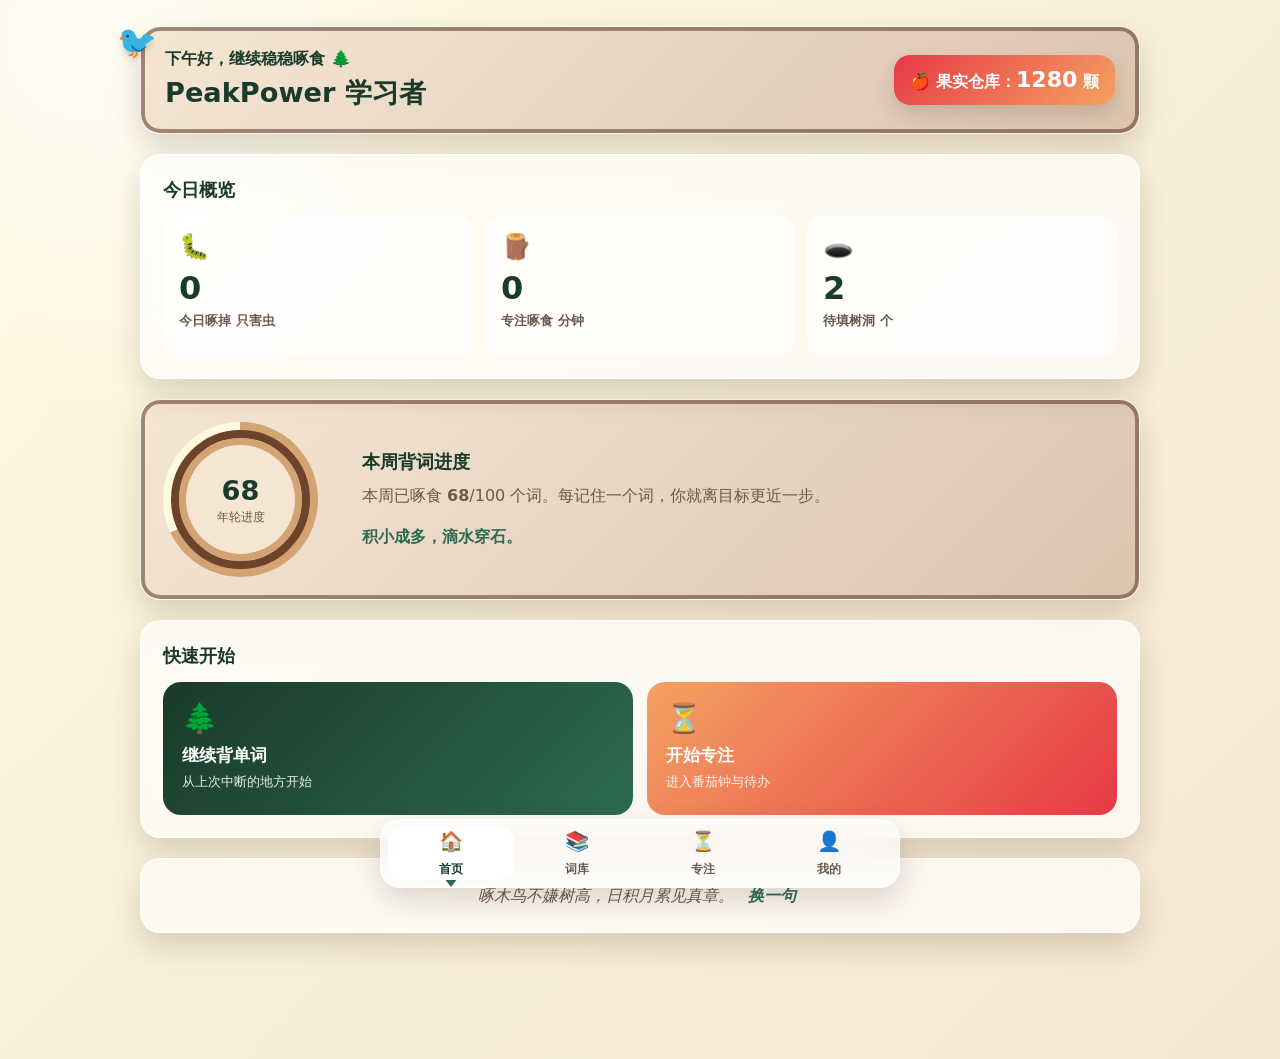
==== dashboard.html @ ad82e178 "PeakPower_dev.20260724" ====
<!doctype html><html lang="zh-CN"><head><meta charset="UTF-8"><meta name="viewport" content="width=device-width,initial-scale=1.0"><title>PeakPower｜首页</title><link rel="stylesheet" href="peakpower.css"><style>
.dash-head{display:flex;justify-content:space-between;gap:18px;align-items:center;padding:22px 24px}.greeting{margin:0 0 5px;font-weight:800;color:var(--primary-dark-color)}.fruit{padding:12px 16px;color:var(--white-color);font-weight:800;background:linear-gradient(135deg,var(--red-color),var(--orange-color));border-radius:16px;box-shadow:0 9px 20px var(--shadow-color)}.fruit strong{font-size:1.38rem}.dashboard-grid{display:grid;gap:20px;margin-top:20px}.overview,.weekly,.quick,.quote{padding:22px}.section-title{margin:0 0 14px;color:var(--primary-dark-color);font-size:1.15rem}.stats{display:grid;grid-template-columns:repeat(3,1fr);gap:12px}.stat{min-height:140px;padding:16px;background:var(--glass-color);border-radius:16px}.stat:hover{transform:translateY(-4px);box-shadow:0 14px 24px var(--shadow-color)}.stat i{font-style:normal;font-size:1.55rem}.stat strong{display:block;margin:8px 0 3px;color:var(--primary-dark-color);font-size:2rem}.stat small{color:var(--muted-color);font-weight:800}.weekly{display:grid;grid-template-columns:175px 1fr;gap:24px;align-items:center}.rings{width:155px;aspect-ratio:1;display:grid;place-items:center;position:relative;border-radius:50%;background:conic-gradient(var(--wood-color) calc(var(--progress)*1%),var(--cream-color) 0)}.rings::before{width:123px;aspect-ratio:1;content:"";background:var(--wood-light-color);border:8px solid var(--wood-dark-color);border-radius:50%;box-shadow:inset 0 0 0 7px var(--wood-color)}.ring-text{position:absolute;text-align:center}.ring-text strong{display:block;color:var(--primary-dark-color);font-size:1.7rem}.ring-text span{font-size:.72rem;color:var(--muted-color)}.weekly h2{margin:0 0 8px;color:var(--primary-dark-color);font-size:1.15rem}.weekly p{margin:0;color:var(--muted-color);line-height:1.7}.encourage{margin-top:13px!important;color:var(--primary-color)!important;font-weight:800}.quick-grid{display:grid;grid-template-columns:repeat(2,1fr);gap:14px}.quick-link{min-height:133px;padding:19px;color:var(--white-color);text-decoration:none;border-radius:18px}.quick-link:hover{transform:translateY(-4px);filter:brightness(1.05)}.quick-link:first-child{background:linear-gradient(135deg,var(--primary-dark-color),var(--primary-color))}.quick-link:last-child{background:linear-gradient(135deg,var(--orange-color),var(--red-color))}.quick-link span{font-size:1.8rem}.quick-link strong{display:block;margin:9px 0 4px;font-size:1.06rem}.quick-link small{opacity:.9}.quote{text-align:center;color:var(--muted-color);font-style:italic;line-height:1.7}.quote button{margin-left:8px;color:var(--primary-color);font-weight:800;background:transparent;border:0}@media(max-width:620px){.dash-head{align-items:flex-start;flex-direction:column}.stats{gap:8px}.stat{min-height:120px;padding:11px}.stat strong{font-size:1.55rem}.weekly{grid-template-columns:1fr;justify-items:center;text-align:center}.quick-grid{grid-template-columns:1fr}}
</style></head><body><main class="page"><header class="dash-head wood-card"><div><p class="greeting">下午好，继续稳稳啄食 🌲</p><h1 class="page-title" id="name">PeakPower 学习者</h1></div><div class="fruit">🍎 果实仓库：<strong id="fruit">0</strong> 颗</div></header><div class="dashboard-grid"><section class="overview glass-card"><h2 class="section-title">今日概览</h2><div class="stats"><article class="stat hover-lift"><i>🐛</i><strong id="today-words">0</strong><small>今日啄掉 只害虫</small></article><article class="stat hover-lift"><i>🪵</i><strong id="focus-minutes">0</strong><small>专注啄食 分钟</small></article><article class="stat hover-lift"><i>🕳️</i><strong id="todo-left">0</strong><small>待填树洞 个</small></article></div></section><section class="weekly wood-card"><div id="rings" class="rings" style="--progress:0"><div class="ring-text"><strong id="week-percent">0%</strong><span>年轮进度</span></div></div><div><h2>本周背词进度</h2><p>本周已啄食 <b id="week-done">0</b>/100 个词。每记住一个词，你就离目标更近一步。</p><p id="encourage" class="encourage"></p></div></section><section class="quick glass-card"><h2 class="section-title">快速开始</h2><div class="quick-grid"><a class="quick-link" href="index.html"><span>🌲</span><strong>继续背单词</strong><small>从上次中断的地方开始</small></a><a class="quick-link" href="pomodoro-todo.html"><span>⏳</span><strong>开始专注</strong><small>进入番茄钟与待办</small></a></div></section><footer class="quote glass-card"><span id="quote"></span><button id="quote-button">换一句</button></footer></div></main><script src="peakpower.js"></script><script>
// PeckPower 逻辑：看板从共享状态生成三类实时统计。
PeakPower.mountGlobal('dashboard');const state=PeakPower.getState();const today=PeakPower.localDate();const minutes=state.sessions.filter(s=>s.status==='completed'&&s.date===today).reduce((sum,s)=>sum+s.durationMinutes,0);const todoLeft=state.todos.filter(t=>!t.completed).length;const week=Math.min(100,state.wordProgress.weeklyWords||68);function countUp(id,target,duration=900){const el=document.querySelector(id),start=performance.now();const tick=now=>{const p=Math.min(1,(now-start)/duration);el.textContent=Math.round(target*(1-(1-p)**3));if(p<1)requestAnimationFrame(tick)};requestAnimationFrame(tick)}document.querySelector('#name').textContent=state.profile.name;countUp('#fruit',state.profile.points,1200);countUp('#today-words',state.wordProgress.masteredToday);countUp('#focus-minutes',minutes);countUp('#todo-left',todoLeft);countUp('#week-done',week);countUp('#week-percent',week,1100);requestAnimationFrame(()=>document.querySelector('#rings').style.setProperty('--progress',week));const cheers=['啄木鸟说：坚持就是胜利！','积小成多，滴水穿石。','笃！每天一小步，目标一大步。'];document.querySelector('#encourage').textContent=cheers[Math.floor(Math.random()*cheers.length)];const quotes=['啄木鸟不嫌树高，日积月累见真章。','笃！每天一小步，高考一大步。','积小成多，滴水穿石。','啄掉今天的难题，明天更轻松。','不积跬步，无以至千里。','每一个单词，都是你未来的垫脚石。','坚持啄食，终成大器。'];let qi=0;const showQuote=()=>document.querySelector('#quote').textContent=quotes[qi];document.querySelector('#quote-button').onclick=()=>{qi=(qi+1)%quotes.length;showQuote()};showQuote();
</script></body></html>
---- peakpower.css ----
:root {
  --primary-color: #2d6a4f;
  --primary-dark-color: #1a3a2a;
  --wood-color: #d4a373;
  --wood-dark-color: #6d4329;
  --wood-light-color: #f5e6d3;
  --wood-mid-color: #e8d5c4;
  --wood-end-color: #dcc4b0;
  --cream-color: #fefae0;
  --red-color: #e63946;
  --orange-color: #f4a261;
  --teal-color: #2a9d8f;
  --text-color: #2d1b0e;
  --muted-color: #6c584c;
  --white-color: #ffffff;
  --glass-color: rgba(255, 255, 255, .66);
  --glass-border-color: rgba(255, 255, 255, .78);
  --overlay-color: rgba(26, 58, 42, .34);
  --shadow-color: rgba(70, 44, 25, .18);
  --bark-color: rgba(77, 42, 20, .5);
}

* { box-sizing: border-box; }
html { background: var(--cream-color); }
body { min-height: 100vh; margin: 0; padding-bottom: 94px; color: var(--text-color); font-family: "Microsoft YaHei", "Noto Sans SC", system-ui, sans-serif; background: radial-gradient(circle at 8% 4%, var(--glass-color), transparent 24rem), linear-gradient(135deg, var(--cream-color), var(--wood-light-color)); }
body::before { position: fixed; inset: 0; z-index: -1; content: ""; opacity: .11; pointer-events: none; background: repeating-linear-gradient(105deg, transparent 0 30px, var(--bark-color) 31px, transparent 33px 60px); }
button, input, select { font: inherit; }
button { cursor: pointer; }
.page { width: min(100% - 32px, 1000px); margin: 0 auto; padding: 26px 0 32px; }
.wood-card { background: linear-gradient(135deg, var(--wood-light-color) 0%, var(--wood-mid-color) 50%, var(--wood-end-color) 100%); border: 1px solid var(--glass-border-color); border-radius: 20px; box-shadow: 0 14px 30px var(--shadow-color), inset 0 0 0 4px var(--bark-color); }
.glass-card { background: var(--glass-color); border: 1px solid var(--glass-border-color); border-radius: 20px; box-shadow: 0 14px 30px var(--shadow-color); backdrop-filter: blur(15px); -webkit-backdrop-filter: blur(15px); }
.hover-lift { transition: transform .2s ease, box-shadow .2s ease; }
.hover-lift:hover { transform: translateY(-4px); box-shadow: 0 20px 36px var(--shadow-color); }
.site-bird { position: fixed; top: 15px; left: max(14px, calc((100vw - 1060px) / 2)); z-index: 20; display: grid; place-items: center; width: 54px; height: 54px; font-size: 2rem; filter: drop-shadow(0 5px 3px var(--shadow-color)); animation: birdFlyIn .7s cubic-bezier(.2,.8,.2,1) both, birdIdle 2s ease-in-out .7s infinite; transform-origin: center; }
.site-bird.pecking { animation: birdPeck .5s ease-in-out 1; }
.site-bird.happy { animation: birdHappy .7s ease-in-out 1; }
@keyframes birdFlyIn { from { transform: translate(-100px, -45px) rotate(-25deg); opacity: 0; } to { transform: translate(0, 0) rotate(0); opacity: 1; } }
@keyframes birdIdle { 50% { translate: 0 -2px; } }
@keyframes birdPeck { 0%,100% { transform: translateX(0) rotate(0); } 30% { transform: translateX(11px) rotate(9deg); } 55% { transform: translateX(-3px) rotate(-3deg); } }
@keyframes birdHappy { 0% { transform: translateY(0) rotate(0); } 50% { transform: translateY(-16px) rotate(180deg) scale(1.14); } 100% { transform: translateY(0) rotate(360deg); } }
.global-notice { position: fixed; top: -100px; left: 50%; z-index: 100; width: min(calc(100% - 32px), 460px); padding: 13px 18px; color: var(--primary-dark-color); text-align: center; font-weight: 800; background: var(--glass-color); border: 1px solid var(--glass-border-color); border-radius: 15px; box-shadow: 0 12px 28px var(--shadow-color); backdrop-filter: blur(15px); transform: translateX(-50%); transition: top .35s ease; }
.global-notice.show { top: 16px; }
.tab-bar { position: fixed; right: 50%; bottom: 12px; z-index: 50; width: min(calc(100% - 24px), 520px); display: grid; grid-template-columns: repeat(4, 1fr); padding: 7px; background: var(--glass-color); border: 1px solid var(--glass-border-color); border-radius: 20px; box-shadow: 0 12px 30px var(--shadow-color); backdrop-filter: blur(16px); transform: translateX(50%); }
.tab-bar a { position: relative; display: grid; place-items: center; gap: 3px; min-height: 53px; color: var(--muted-color); font-size: .72rem; font-weight: 800; text-decoration: none; border-radius: 14px; }
.tab-bar a span { font-size: 1.22rem; }.tab-bar a.active { color: var(--primary-dark-color); background: var(--white-color); }.tab-bar a.active::after { position: absolute; bottom: -7px; width: 11px; height: 7px; content: ""; background: var(--primary-color); clip-path: polygon(0 0, 50% 100%, 100% 0); }
.page-title { margin: 0; color: var(--primary-dark-color); font-size: clamp(1.3rem, 4vw, 1.7rem); }.subtle { color: var(--muted-color); }
@media (max-width: 620px) { .page { width: min(100% - 22px, 1000px); padding-top: 20px; }.site-bird { display: none; } }
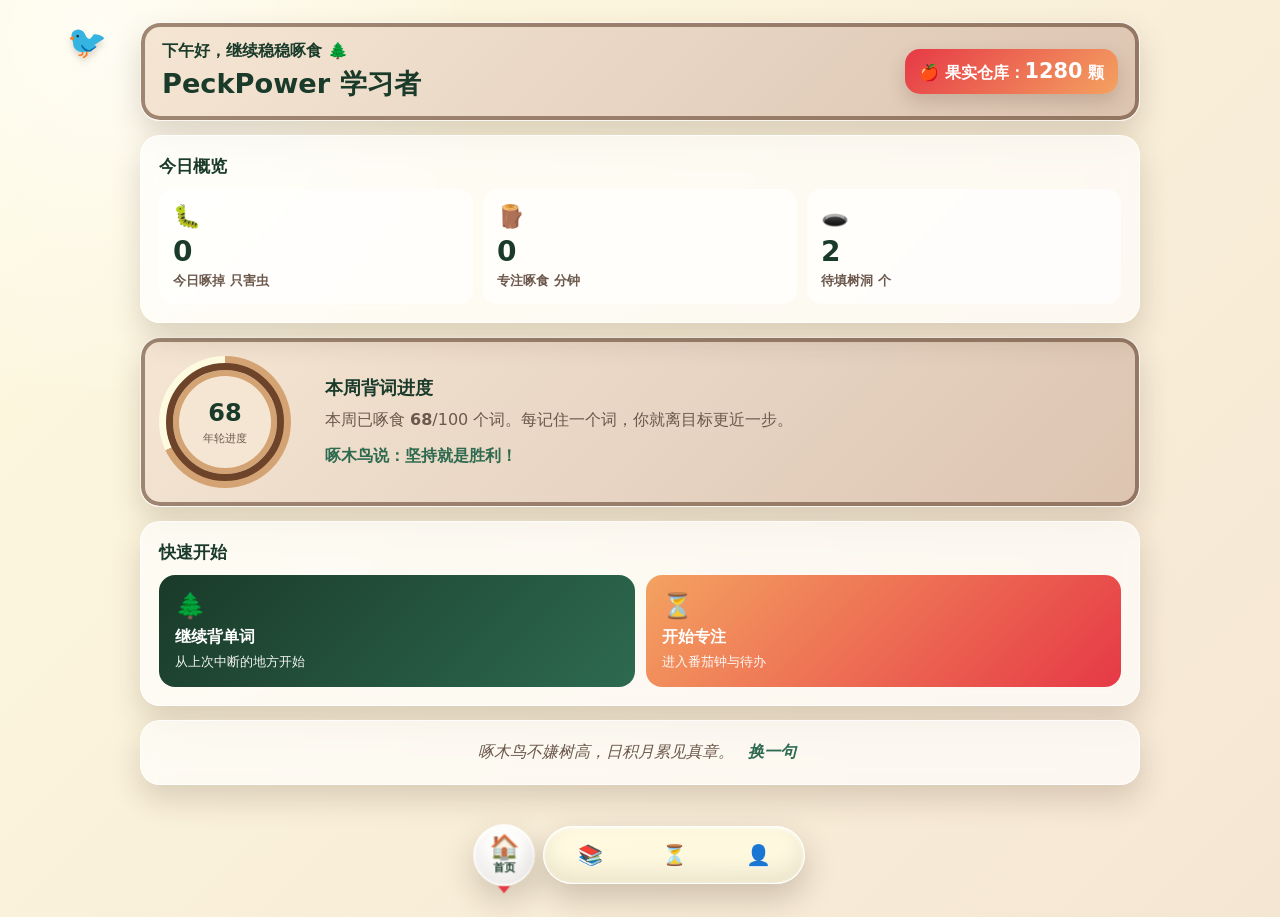
==== commit 9ac3ddc0: "PeakPower_dev.20260724" ====
--- a/dashboard.html
+++ b/dashboard.html
@@ -1,6 +1,6 @@
-<!doctype html><html lang="zh-CN"><head><meta charset="UTF-8"><meta name="viewport" content="width=device-width,initial-scale=1.0"><title>PeakPower｜首页</title><link rel="stylesheet" href="peakpower.css"><style>
-.dash-head{display:flex;justify-content:space-between;gap:18px;align-items:center;padding:22px 24px}.greeting{margin:0 0 5px;font-weight:800;color:var(--primary-dark-color)}.fruit{padding:12px 16px;color:var(--white-color);font-weight:800;background:linear-gradient(135deg,var(--red-color),var(--orange-color));border-radius:16px;box-shadow:0 9px 20px var(--shadow-color)}.fruit strong{font-size:1.38rem}.dashboard-grid{display:grid;gap:20px;margin-top:20px}.overview,.weekly,.quick,.quote{padding:22px}.section-title{margin:0 0 14px;color:var(--primary-dark-color);font-size:1.15rem}.stats{display:grid;grid-template-columns:repeat(3,1fr);gap:12px}.stat{min-height:140px;padding:16px;background:var(--glass-color);border-radius:16px}.stat:hover{transform:translateY(-4px);box-shadow:0 14px 24px var(--shadow-color)}.stat i{font-style:normal;font-size:1.55rem}.stat strong{display:block;margin:8px 0 3px;color:var(--primary-dark-color);font-size:2rem}.stat small{color:var(--muted-color);font-weight:800}.weekly{display:grid;grid-template-columns:175px 1fr;gap:24px;align-items:center}.rings{width:155px;aspect-ratio:1;display:grid;place-items:center;position:relative;border-radius:50%;background:conic-gradient(var(--wood-color) calc(var(--progress)*1%),var(--cream-color) 0)}.rings::before{width:123px;aspect-ratio:1;content:"";background:var(--wood-light-color);border:8px solid var(--wood-dark-color);border-radius:50%;box-shadow:inset 0 0 0 7px var(--wood-color)}.ring-text{position:absolute;text-align:center}.ring-text strong{display:block;color:var(--primary-dark-color);font-size:1.7rem}.ring-text span{font-size:.72rem;color:var(--muted-color)}.weekly h2{margin:0 0 8px;color:var(--primary-dark-color);font-size:1.15rem}.weekly p{margin:0;color:var(--muted-color);line-height:1.7}.encourage{margin-top:13px!important;color:var(--primary-color)!important;font-weight:800}.quick-grid{display:grid;grid-template-columns:repeat(2,1fr);gap:14px}.quick-link{min-height:133px;padding:19px;color:var(--white-color);text-decoration:none;border-radius:18px}.quick-link:hover{transform:translateY(-4px);filter:brightness(1.05)}.quick-link:first-child{background:linear-gradient(135deg,var(--primary-dark-color),var(--primary-color))}.quick-link:last-child{background:linear-gradient(135deg,var(--orange-color),var(--red-color))}.quick-link span{font-size:1.8rem}.quick-link strong{display:block;margin:9px 0 4px;font-size:1.06rem}.quick-link small{opacity:.9}.quote{text-align:center;color:var(--muted-color);font-style:italic;line-height:1.7}.quote button{margin-left:8px;color:var(--primary-color);font-weight:800;background:transparent;border:0}@media(max-width:620px){.dash-head{align-items:flex-start;flex-direction:column}.stats{gap:8px}.stat{min-height:120px;padding:11px}.stat strong{font-size:1.55rem}.weekly{grid-template-columns:1fr;justify-items:center;text-align:center}.quick-grid{grid-template-columns:1fr}}
-</style></head><body><main class="page"><header class="dash-head wood-card"><div><p class="greeting">下午好，继续稳稳啄食 🌲</p><h1 class="page-title" id="name">PeakPower 学习者</h1></div><div class="fruit">🍎 果实仓库：<strong id="fruit">0</strong> 颗</div></header><div class="dashboard-grid"><section class="overview glass-card"><h2 class="section-title">今日概览</h2><div class="stats"><article class="stat hover-lift"><i>🐛</i><strong id="today-words">0</strong><small>今日啄掉 只害虫</small></article><article class="stat hover-lift"><i>🪵</i><strong id="focus-minutes">0</strong><small>专注啄食 分钟</small></article><article class="stat hover-lift"><i>🕳️</i><strong id="todo-left">0</strong><small>待填树洞 个</small></article></div></section><section class="weekly wood-card"><div id="rings" class="rings" style="--progress:0"><div class="ring-text"><strong id="week-percent">0%</strong><span>年轮进度</span></div></div><div><h2>本周背词进度</h2><p>本周已啄食 <b id="week-done">0</b>/100 个词。每记住一个词，你就离目标更近一步。</p><p id="encourage" class="encourage"></p></div></section><section class="quick glass-card"><h2 class="section-title">快速开始</h2><div class="quick-grid"><a class="quick-link" href="index.html"><span>🌲</span><strong>继续背单词</strong><small>从上次中断的地方开始</small></a><a class="quick-link" href="pomodoro-todo.html"><span>⏳</span><strong>开始专注</strong><small>进入番茄钟与待办</small></a></div></section><footer class="quote glass-card"><span id="quote"></span><button id="quote-button">换一句</button></footer></div></main><script src="peakpower.js"></script><script>
+<!doctype html><html lang="zh-CN"><head><meta charset="UTF-8"><meta name="viewport" content="width=device-width,initial-scale=1.0,viewport-fit=cover"><title>PeckPower｜首页</title><link rel="stylesheet" href="peckpower.css"><style>
+.dash-head{display:flex;justify-content:space-between;gap:16px;align-items:center;padding:18px 21px}.greeting{margin:0 0 4px;font-weight:800;color:var(--primary-dark-color)}.fruit{padding:10px 14px;color:var(--white-color);font-weight:800;background:linear-gradient(135deg,var(--red-color),var(--orange-color));border-radius:15px;box-shadow:0 8px 18px var(--shadow-color)}.fruit strong{font-size:1.3rem}.dashboard-grid{display:grid;gap:14px;margin-top:14px}.overview,.weekly,.quick,.quote{padding:18px}.section-title{margin:0 0 11px;color:var(--primary-dark-color);font-size:1.08rem}.stats{display:grid;grid-template-columns:repeat(3,1fr);gap:10px}.stat{min-height:108px;padding:14px;background:var(--glass-color);border-radius:15px}.stat i{font-style:normal;font-size:1.4rem}.stat strong{display:block;margin:5px 0 2px;color:var(--primary-dark-color);font-size:1.75rem}.stat small{color:var(--muted-color);font-weight:800}.weekly{display:grid;grid-template-columns:146px 1fr;gap:20px;align-items:center}.rings{width:132px;aspect-ratio:1;display:grid;place-items:center;position:relative;border-radius:50%;background:conic-gradient(var(--wood-color) calc(var(--progress)*1%),var(--cream-color) 0)}.rings::before{width:104px;aspect-ratio:1;content:"";background:var(--wood-light-color);border:7px solid var(--wood-dark-color);border-radius:50%;box-shadow:inset 0 0 0 6px var(--wood-color)}.ring-text{position:absolute;text-align:center}.ring-text strong{display:block;color:var(--primary-dark-color);font-size:1.5rem}.ring-text span{font-size:.7rem;color:var(--muted-color)}.weekly h2{margin:0 0 7px;color:var(--primary-dark-color);font-size:1.1rem}.weekly p{margin:0;color:var(--muted-color);line-height:1.58}.encourage{margin-top:10px!important;color:var(--primary-color)!important;font-weight:800}.quick-grid{display:grid;grid-template-columns:repeat(2,1fr);gap:11px}.quick-link{min-height:104px;padding:16px;color:var(--white-color);text-decoration:none;border-radius:16px}.quick-link:first-child{background:linear-gradient(135deg,var(--primary-dark-color),var(--primary-color))}.quick-link:last-child{background:linear-gradient(135deg,var(--orange-color),var(--red-color))}.quick-link span{font-size:1.55rem}.quick-link strong{display:block;margin:6px 0 3px;font-size:1.02rem}.quick-link small{opacity:.94}.quote{text-align:center;color:var(--muted-color);font-style:italic;line-height:1.55}.quote button{margin-left:8px;color:var(--primary-color);font-weight:800;background:transparent;border:0}@media(hover:hover) and (pointer:fine){.stat:hover{transform:translateY(-4px);box-shadow:0 14px 24px var(--shadow-color)}.quick-link:hover{transform:translateY(-4px);filter:brightness(1.05)}}@media(max-width:620px){.dash-head{align-items:flex-start;flex-direction:column;padding:18px}.fruit{width:100%;text-align:center}.overview,.weekly,.quick,.quote{padding:18px}.stats{gap:8px}.stat{min-height:120px;padding:11px}.stat strong{font-size:1.55rem}.weekly{grid-template-columns:1fr;justify-items:center;text-align:center}.rings{width:138px}.rings::before{width:108px}.quick-grid{grid-template-columns:1fr}.quick-link{min-height:112px}}@media(max-width:420px){.stats{grid-template-columns:1fr}.stat{min-height:auto;display:grid;grid-template-columns:auto auto 1fr;align-items:center;gap:10px}.stat i{grid-row:1/3}.stat strong{margin:0}.stat small{align-self:start}}
+</style></head><body><main class="page"><header class="dash-head wood-card"><div><p class="greeting">下午好，继续稳稳啄食 🌲</p><h1 class="page-title" id="name">PeckPower 学习者</h1></div><div class="fruit">🍎 果实仓库：<strong id="fruit">0</strong> 颗</div></header><div class="dashboard-grid"><section class="overview glass-card"><h2 class="section-title">今日概览</h2><div class="stats"><article class="stat hover-lift"><i>🐛</i><strong id="today-words">0</strong><small>今日啄掉 只害虫</small></article><article class="stat hover-lift"><i>🪵</i><strong id="focus-minutes">0</strong><small>专注啄食 分钟</small></article><article class="stat hover-lift"><i>🕳️</i><strong id="todo-left">0</strong><small>待填树洞 个</small></article></div></section><section class="weekly wood-card"><div id="rings" class="rings" style="--progress:0"><div class="ring-text"><strong id="week-percent">0%</strong><span>年轮进度</span></div></div><div><h2>本周背词进度</h2><p>本周已啄食 <b id="week-done">0</b>/100 个词。每记住一个词，你就离目标更近一步。</p><p id="encourage" class="encourage"></p></div></section><section class="quick glass-card"><h2 class="section-title">快速开始</h2><div class="quick-grid"><a class="quick-link" href="index.html"><span>🌲</span><strong>继续背单词</strong><small>从上次中断的地方开始</small></a><a class="quick-link" href="pomodoro-todo.html"><span>⏳</span><strong>开始专注</strong><small>进入番茄钟与待办</small></a></div></section><footer class="quote glass-card"><span id="quote"></span><button id="quote-button">换一句</button></footer></div></main><script src="peckpower.js"></script><script>
 // PeckPower 逻辑：看板从共享状态生成三类实时统计。
-PeakPower.mountGlobal('dashboard');const state=PeakPower.getState();const today=PeakPower.localDate();const minutes=state.sessions.filter(s=>s.status==='completed'&&s.date===today).reduce((sum,s)=>sum+s.durationMinutes,0);const todoLeft=state.todos.filter(t=>!t.completed).length;const week=Math.min(100,state.wordProgress.weeklyWords||68);function countUp(id,target,duration=900){const el=document.querySelector(id),start=performance.now();const tick=now=>{const p=Math.min(1,(now-start)/duration);el.textContent=Math.round(target*(1-(1-p)**3));if(p<1)requestAnimationFrame(tick)};requestAnimationFrame(tick)}document.querySelector('#name').textContent=state.profile.name;countUp('#fruit',state.profile.points,1200);countUp('#today-words',state.wordProgress.masteredToday);countUp('#focus-minutes',minutes);countUp('#todo-left',todoLeft);countUp('#week-done',week);countUp('#week-percent',week,1100);requestAnimationFrame(()=>document.querySelector('#rings').style.setProperty('--progress',week));const cheers=['啄木鸟说：坚持就是胜利！','积小成多，滴水穿石。','笃！每天一小步，目标一大步。'];document.querySelector('#encourage').textContent=cheers[Math.floor(Math.random()*cheers.length)];const quotes=['啄木鸟不嫌树高，日积月累见真章。','笃！每天一小步，高考一大步。','积小成多，滴水穿石。','啄掉今天的难题，明天更轻松。','不积跬步，无以至千里。','每一个单词，都是你未来的垫脚石。','坚持啄食，终成大器。'];let qi=0;const showQuote=()=>document.querySelector('#quote').textContent=quotes[qi];document.querySelector('#quote-button').onclick=()=>{qi=(qi+1)%quotes.length;showQuote()};showQuote();
+PeckPower.mountGlobal('dashboard');const state=PeckPower.getState();const today=PeckPower.localDate();const minutes=state.sessions.filter(s=>s.status==='completed'&&s.date===today).reduce((sum,s)=>sum+s.durationMinutes,0);const todoLeft=state.todos.filter(t=>!t.completed).length;const week=Math.min(100,state.wordProgress.weeklyWords||68);function countUp(id,target,duration=900){const el=document.querySelector(id),start=performance.now();const tick=now=>{const p=Math.min(1,(now-start)/duration);el.textContent=Math.round(target*(1-(1-p)**3));if(p<1)requestAnimationFrame(tick)};requestAnimationFrame(tick)}document.querySelector('#name').textContent=state.profile.name;countUp('#fruit',state.profile.points,1200);countUp('#today-words',state.wordProgress.masteredToday);countUp('#focus-minutes',minutes);countUp('#todo-left',todoLeft);countUp('#week-done',week);countUp('#week-percent',week,1100);requestAnimationFrame(()=>document.querySelector('#rings').style.setProperty('--progress',week));const cheers=['啄木鸟说：坚持就是胜利！','积小成多，滴水穿石。','笃！每天一小步，目标一大步。'];document.querySelector('#encourage').textContent=cheers[Math.floor(Math.random()*cheers.length)];const quotes=['啄木鸟不嫌树高，日积月累见真章。','笃！每天一小步，高考一大步。','积小成多，滴水穿石。','啄掉今天的难题，明天更轻松。','不积跬步，无以至千里。','每一个单词，都是你未来的垫脚石。','坚持啄食，终成大器。'];let qi=0;const showQuote=()=>document.querySelector('#quote').textContent=quotes[qi];document.querySelector('#quote-button').onclick=()=>{qi=(qi+1)%quotes.length;showQuote()};showQuote();
 </script></body></html>
--- a/peckpower.css
+++ b/peckpower.css
@@ -0,0 +1,123 @@
+:root {
+  --primary-color: #2d6a4f;
+  --primary-dark-color: #1a3a2a;
+  --wood-color: #d4a373;
+  --wood-dark-color: #6d4329;
+  --wood-light-color: #f5e6d3;
+  --wood-mid-color: #e8d5c4;
+  --wood-end-color: #dcc4b0;
+  --cream-color: #fefae0;
+  --red-color: #e63946;
+  --orange-color: #f4a261;
+  --teal-color: #2a9d8f;
+  --text-color: #2d1b0e;
+  --muted-color: #6c584c;
+  --white-color: #ffffff;
+  --glass-color: rgba(255, 255, 255, .66);
+  --glass-border-color: rgba(255, 255, 255, .78);
+  --overlay-color: rgba(26, 58, 42, .34);
+  --shadow-color: rgba(70, 44, 25, .18);
+  --bark-color: rgba(77, 42, 20, .5);
+  --dock-color: rgba(254, 250, 224, .9);
+  --dock-border-color: rgba(255, 255, 255, .9);
+  --dock-highlight-color: rgba(255, 255, 255, .97);
+  --dock-active-color: rgba(255, 255, 255, .96);
+  --dock-inset-color: rgba(45, 27, 14, .09);
+  --dock-shadow-color: rgba(45, 27, 14, .22);
+}
+
+* { box-sizing: border-box; }
+html { background: var(--cream-color); -webkit-text-size-adjust: 100%; text-size-adjust: 100%; }
+body { min-height: 100vh; min-height: 100dvh; margin: 0; padding-bottom: calc(104px + env(safe-area-inset-bottom)); overflow-x: hidden; color: var(--text-color); font-family: "Microsoft YaHei", "Noto Sans SC", system-ui, sans-serif; background: radial-gradient(circle at 8% 4%, var(--glass-color), transparent 24rem), linear-gradient(135deg, var(--cream-color), var(--wood-light-color)); }
+body::before { position: fixed; inset: 0; z-index: -1; content: ""; opacity: .11; pointer-events: none; background: repeating-linear-gradient(105deg, transparent 0 30px, var(--bark-color) 31px, transparent 33px 60px); }
+body::after { position: fixed; inset: 0; z-index: 90; content: ""; opacity: 0; visibility: hidden; pointer-events: none; background: var(--glass-color); transition: opacity .2s cubic-bezier(.4, 0, .6, 1), visibility 0s linear .2s; }
+body.page-is-leaving::after { opacity: .24; visibility: visible; transition-delay: 0s; }
+button, input, select { max-width: 100%; font: inherit; }
+button, a, [role="button"] { -webkit-tap-highlight-color: transparent; touch-action: manipulation; }
+button { cursor: pointer; }
+svg, img { max-width: 100%; }
+.page { width: min(100% - 32px, 1000px); margin: 0 auto; padding: calc(22px + env(safe-area-inset-top)) max(0px, env(safe-area-inset-right)) 28px max(0px, env(safe-area-inset-left)); }
+.wood-card { background: linear-gradient(135deg, var(--wood-light-color) 0%, var(--wood-mid-color) 50%, var(--wood-end-color) 100%); border: 1px solid var(--glass-border-color); border-radius: 20px; box-shadow: 0 14px 30px var(--shadow-color), inset 0 0 0 4px var(--bark-color); }
+.glass-card { background: var(--glass-color); border: 1px solid var(--glass-border-color); border-radius: 20px; box-shadow: 0 14px 30px var(--shadow-color); backdrop-filter: blur(10px); -webkit-backdrop-filter: blur(10px); }
+.hover-lift { transition: transform .2s ease, box-shadow .2s ease; }
+.site-bird { position: fixed; top: max(15px, env(safe-area-inset-top)); left: max(14px, calc((100vw - 1160px) / 2)); z-index: 20; display: grid; place-items: center; width: 54px; height: 54px; font-size: 2rem; filter: drop-shadow(0 5px 3px var(--shadow-color)); animation: birdFlyIn .7s cubic-bezier(.2,.8,.2,1) both, birdIdle 2s ease-in-out .7s infinite; transform-origin: center; }
+.site-bird.pecking { animation: birdPeck .5s ease-in-out 1; }
+.site-bird.happy { animation: birdHappy .7s ease-in-out 1; }
+@keyframes birdFlyIn { from { transform: translate(-100px, -45px) rotate(-25deg); opacity: 0; } to { transform: translate(0, 0) rotate(0); opacity: 1; } }
+@keyframes birdIdle { 50% { translate: 0 -2px; } }
+@keyframes birdPeck { 0%,100% { transform: translateX(0) rotate(0); } 30% { transform: translateX(11px) rotate(9deg); } 55% { transform: translateX(-3px) rotate(-3deg); } }
+@keyframes birdHappy { 0% { transform: translateY(0) rotate(0); } 50% { transform: translateY(-16px) rotate(180deg) scale(1.14); } 100% { transform: translateY(0) rotate(360deg); } }
+.global-notice { position: fixed; top: 16px; left: 50%; z-index: 100; width: min(calc(100% - 32px), 460px); padding: 13px 18px; color: var(--primary-dark-color); text-align: center; font-weight: 800; opacity: 0; background: var(--glass-color); border: 1px solid var(--glass-border-color); border-radius: 15px; box-shadow: 0 12px 28px var(--shadow-color); backdrop-filter: blur(10px); pointer-events: none; transform: translate(-50%, -120px); transition: transform .3s cubic-bezier(.22, 1, .36, 1), opacity .22s ease; }
+.global-notice.show { opacity: 1; transform: translate(-50%, 0); }
+.tab-bar { position: fixed; left: 50%; bottom: max(16px, env(safe-area-inset-bottom)); z-index: 95; display: flex; align-items: center; gap: 10px; isolation: isolate; opacity: 1; filter: blur(0); translate: -50% 0; transform: none; animation: dockReveal .58s .08s cubic-bezier(.16, 1.18, .3, 1) backwards; transition: opacity .68s cubic-bezier(.16, 1.35, .3, 1), transform .68s cubic-bezier(.16, 1.35, .3, 1), filter .68s cubic-bezier(.16, 1.35, .3, 1); }
+.tab-bar.is-continuous { animation: none; }
+.tab-bar.is-idle-hidden { opacity: 0; filter: blur(13px); pointer-events: none; transform: translateY(110px) scale(.72); }
+.tab-home, .tab-pill { background: var(--dock-color); border: 1px solid var(--dock-border-color); box-shadow: inset 0 1px 3px var(--dock-highlight-color), inset 0 -10px 21px var(--dock-inset-color), 0 13px 32px var(--dock-shadow-color); backdrop-filter: blur(28px) saturate(135%); -webkit-backdrop-filter: blur(28px) saturate(135%); }
+.tab-home { position: relative; width: 58px; height: 58px; flex: 0 0 58px; display: grid; place-items: center; align-content: center; gap: 1px; color: var(--muted-color); font-size: .64rem; font-weight: 900; text-decoration: none; border-radius: 50%; transition: transform .38s cubic-bezier(.16, 1.35, .3, 1), color .25s ease, background .25s ease; }
+.tab-home .tab-icon { font-size: 1.42rem; line-height: 1; }.tab-home.active { color: var(--primary-dark-color); background: var(--dock-active-color); transform: scale(1.06); }
+.tab-pill { height: 58px; position: relative; display: flex; align-items: center; gap: 4px; padding: 6px; border-radius: 32px; }
+.tab-slider { position: absolute; top: 6px; left: 6px; z-index: 0; width: 80px; height: 45px; opacity: 1; background: var(--dock-highlight-color); border-radius: 24px; box-shadow: inset 0 1px 2px var(--dock-border-color), 0 5px 12px var(--dock-inset-color); transform: translate3d(0, 0, 0); transition: transform .34s cubic-bezier(.22, 1.08, .32, 1), opacity .2s ease; will-change: transform; }
+.tab-slider::after { position: absolute; right: 50%; bottom: -14px; width: 12px; height: 7px; content: ""; background: var(--red-color); clip-path: polygon(0 0, 50% 100%, 100% 0); transform: translateX(50%); }
+.tab-pill[data-active-index="-1"] .tab-slider { opacity: 0; transform: translate3d(0, 0, 0) scale(.72); }
+.tab-pill[data-active-index="0"] .tab-slider { transform: translate3d(0, 0, 0); }
+.tab-pill[data-active-index="1"] .tab-slider { transform: translate3d(84px, 0, 0); }
+.tab-pill[data-active-index="2"] .tab-slider { transform: translate3d(168px, 0, 0); }
+.tab-item { position: relative; z-index: 1; width: 80px; height: 45px; display: flex; align-items: center; justify-content: center; gap: 0; overflow: visible; color: var(--muted-color); font-size: .74rem; font-weight: 900; text-decoration:none; border-radius: 24px; text-shadow: 0 1px 0 var(--dock-highlight-color); transition: gap .3s ease, color .25s ease, transform .25s ease; }
+.tab-item .tab-icon { flex: 0 0 auto; font-size: 1.25rem; }.tab-label { max-width: 0; overflow: hidden; opacity: 0; white-space: nowrap; transform: translateX(-5px); transition: max-width .42s ease, opacity .25s ease, transform .32s ease; }
+.tab-item.active { gap: 7px; color: var(--primary-dark-color); }.tab-item.active .tab-label { max-width: 48px; opacity: 1; transform: translateX(0); }.tab-home.active::after { position: absolute; right: 50%; bottom: -8px; width: 12px; height: 7px; content: ""; background: var(--red-color); clip-path: polygon(0 0, 50% 100%, 100% 0); transform: translateX(50%); }
+@keyframes dockReveal { from { opacity: 0; transform: translateY(90px) scale(.88); } to { opacity: 1; transform: none; } }
+/* PeckPower 逻辑：iOS 风格页面转场，方向由导航顺序决定。 */
+body.page-enter-forward .page { animation: pageEnterForward .36s cubic-bezier(.22, 1.08, .32, 1) both; will-change: transform, opacity; backface-visibility: hidden; }
+body.page-enter-back .page { animation: pageEnterBack .36s cubic-bezier(.22, 1.08, .32, 1) both; will-change: transform, opacity; backface-visibility: hidden; }
+body.page-exit-forward .page { animation: pageExitForward .21s cubic-bezier(.4, 0, .6, 1) both; will-change: transform, opacity; backface-visibility: hidden; }
+body.page-exit-back .page { animation: pageExitBack .21s cubic-bezier(.4, 0, .6, 1) both; will-change: transform, opacity; backface-visibility: hidden; }
+@keyframes pageEnterForward { from { opacity: .2; transform: translate3d(9%, 0, 0) scale(.975); } 72% { opacity: 1; transform: translate3d(-.45%, 0, 0) scale(1.002); } to { opacity: 1; transform: translate3d(0, 0, 0) scale(1); } }
+@keyframes pageEnterBack { from { opacity: .2; transform: translate3d(-9%, 0, 0) scale(.975); } 72% { opacity: 1; transform: translate3d(.45%, 0, 0) scale(1.002); } to { opacity: 1; transform: translate3d(0, 0, 0) scale(1); } }
+@keyframes pageExitForward { to { opacity: .12; transform: translate3d(-6%, 0, 0) scale(.985); } }
+@keyframes pageExitBack { to { opacity: .12; transform: translate3d(6%, 0, 0) scale(.985); } }
+.page-title { margin: 0; color: var(--primary-dark-color); font-size: clamp(1.3rem, 4vw, 1.7rem); }.subtle { color: var(--muted-color); }
+@media (hover: hover) and (pointer: fine) { .hover-lift:hover { transform: translateY(-4px); box-shadow: 0 20px 36px var(--shadow-color); }.tab-item:hover, .tab-home:hover { transform: translateY(-2px); } }
+@media (hover: none) { .hover-lift:hover, .tab-item:hover, .tab-home:hover { transform: none; } }
+@media (pointer: coarse) { input, select, textarea { font-size: 16px; } button { min-height: 44px; } }
+@media (min-width: 621px) and (max-width: 900px) { .page { width: min(100% - 40px, 820px); }.site-bird { left: 10px; } }
+@media (max-width: 620px) {
+  body { padding-bottom: calc(86px + env(safe-area-inset-bottom)); }
+  .page { width: min(100% - 22px, 1000px); padding-top: calc(16px + env(safe-area-inset-top)); }
+  .site-bird { display: none; }
+  .wood-card, .glass-card { border-radius: 17px; }
+  .tab-bar { bottom: max(12px, env(safe-area-inset-bottom)); gap: 8px; }
+  .tab-home { width: 58px; height: 58px; flex-basis: 58px; }
+  .tab-pill { height: 58px; gap: 3px; padding: 5px; }
+  .tab-slider { top: 5px; left: 5px; width: 72px; height: 47px; }
+  .tab-pill[data-active-index="1"] .tab-slider { transform: translate3d(75px, 0, 0); }
+  .tab-pill[data-active-index="2"] .tab-slider { transform: translate3d(150px, 0, 0); }
+  .tab-item { width: 72px; height: 47px; }
+  .tab-item.active { gap: 5px; }
+  .tab-item.active .tab-label { max-width: 40px; }
+}
+@media (max-width: 360px) {
+  .page { width: min(100% - 16px, 1000px); }
+  .tab-bar { gap: 6px; }
+  .tab-home { width: 52px; height: 52px; flex-basis: 52px; }
+  .tab-pill { height: 52px; gap: 2px; padding: 4px; }
+  .tab-slider { top: 4px; left: 4px; width: 66px; height: 43px; }
+  .tab-pill[data-active-index="1"] .tab-slider { transform: translate3d(68px, 0, 0); }
+  .tab-pill[data-active-index="2"] .tab-slider { transform: translate3d(136px, 0, 0); }
+  .tab-item { width: 66px; height: 43px; }
+  .tab-item.active { gap: 4px; }
+  .tab-item .tab-icon { font-size: 1.1rem; }
+  .tab-item, .tab-home { font-size: .65rem; }
+}
+@media (max-height: 540px) and (orientation: landscape) {
+  body { padding-bottom: calc(68px + env(safe-area-inset-bottom)); }
+  .page { padding-top: calc(10px + env(safe-area-inset-top)); padding-bottom: 16px; }
+  .tab-bar { bottom: max(7px, env(safe-area-inset-bottom)); }
+  .tab-home { width: 50px; height: 50px; flex-basis: 50px; }
+  .tab-pill { height: 50px; gap: 2px; padding: 4px; }
+  .tab-slider { top: 4px; left: 4px; width: 68px; height: 41px; }
+  .tab-pill[data-active-index="1"] .tab-slider { transform: translate3d(70px, 0, 0); }
+  .tab-pill[data-active-index="2"] .tab-slider { transform: translate3d(140px, 0, 0); }
+  .tab-item { width: 68px; height: 41px; }
+  .tab-item.active { gap: 4px; }
+}
+@media (prefers-reduced-motion: reduce) { *, *::before, *::after { scroll-behavior: auto !important; animation-duration: .01ms !important; animation-iteration-count: 1 !important; transition-duration: .01ms !important; } }
